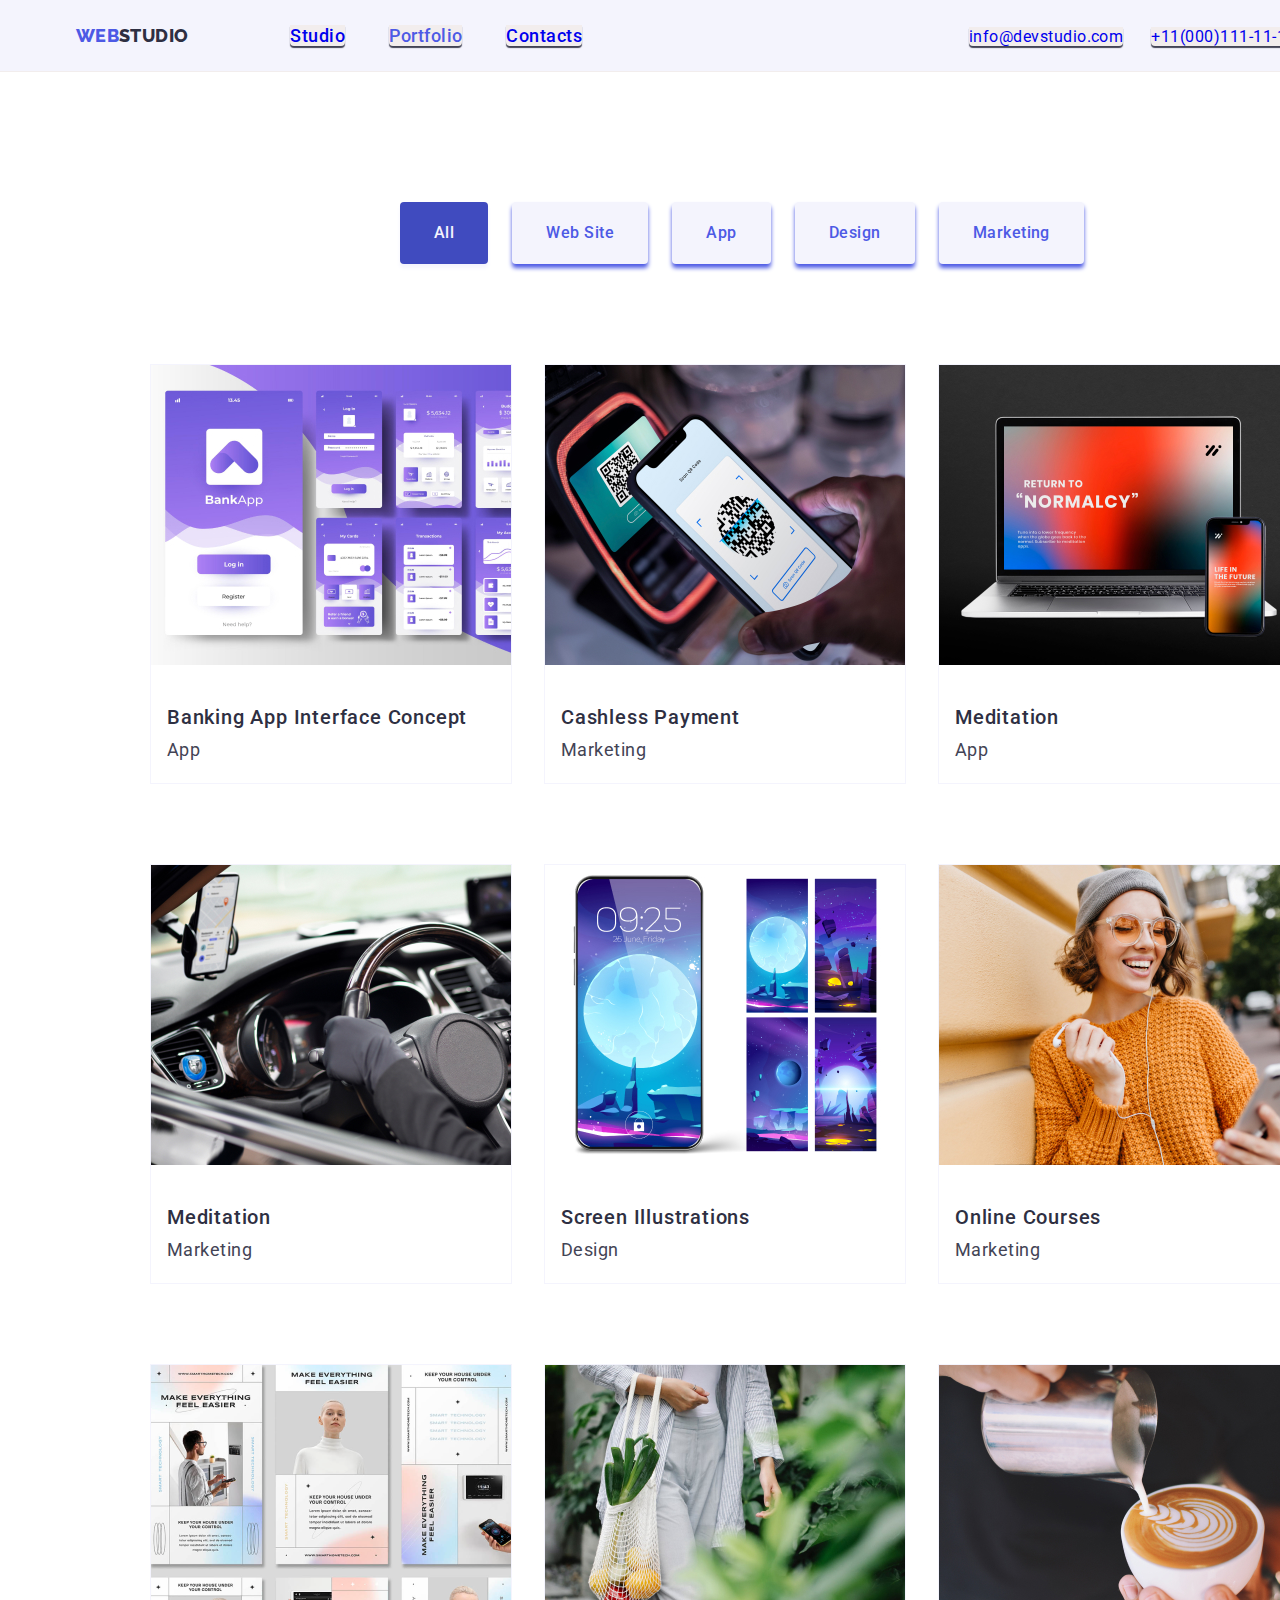
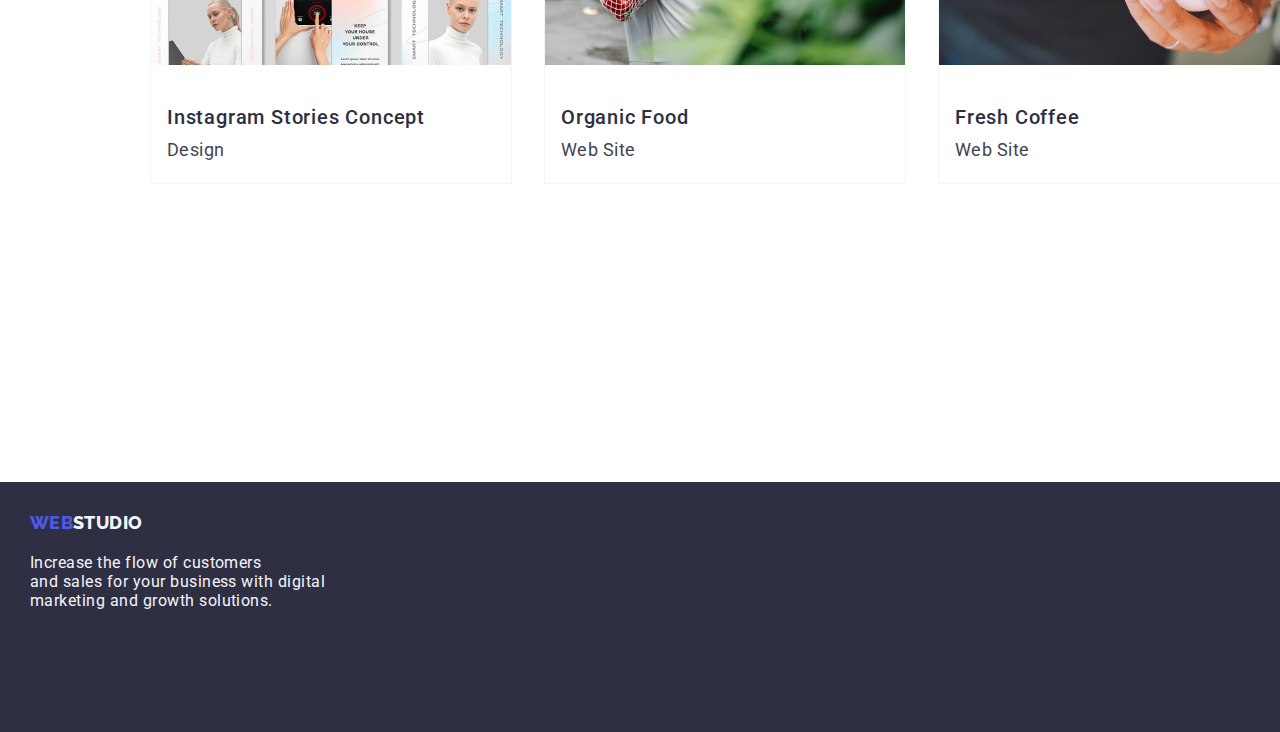
==== portfolio.html @ ec480fc1 "1" ====
<!DOCTYPE html>
<html lang="en">
  <head>
    <meta charset="UTF-8" />
    <meta name="viewport" content="width=device-width, initial-scale=1.0" />
    <title>Portfolio</title>
    <link rel="stylesheet" href="./CSS/styles.css" />
    <link rel="preconnect" href="https://fonts.googleapis.com" />
    <link rel="preconnect" href="https://fonts.gstatic.com" crossorigin />
    <link
  href="https://fonts.googleapis.com/css2?family=Raleway:wght@700&family=Roboto:wght@400;500;700;900&display=swap"
  rel="stylesheet"
/>
    <link
  href="https://fonts.googleapis.com/css2?family=Raleway:wght@700&family=Roboto:wght@400;500;700;900&display=swap"
  rel="stylesheet"
/>
    <link
  href="https://fonts.googleapis.com/css2?family=Raleway:wght@700&family=Roboto:wght@400;500;700;900&display=swap"
  rel="stylesheet"
/>
  </head>
  <body>
    <section class="section">
    <header class="page-header">
        <div class="container menu">
      <!--nav-->
      <nav class="navigation">
        <a href="./index.html" class="logo-link"
          ><span class="logo">WEB</span><span class="studio">STUDIO</span></a
        >
        <ul class="nav-menu list">
          <li class="item">
            <a href="index.html" class="page link">Studio</a>
          </li>
          <li class="item">
            <a href="portfolio.html" class="page current link">Portfolio</a>
          </li>
          <li class="item">
            <a href="#" class="page link">Contacts</a>
          </li>
        </ul>
      </nav>
      <ul class="contacts-menu list">
        <li class="item">
          <a href="mailto:info@devstudiocom" class="contact link">info@devstudio.com</a>
        </li>
        <li class="item">
          <a href="tel:+110001111111" class="contact link">+11(000)111-11-11</a>
        </li>
      </ul>
    </header>
    </section>
    <!--Main Section-->
        <main>
      <section class="section">
        <div class="container">
          <ul class="filters list">
            <!--buttons-->
            <li class="space">
              <button type="button" class="button filter current">All</button>
            </li>
            <li class="space">
              <button type="button" class="button filter">Web Site</button>
            </li>
            <li class="space">
              <button type="button" class="button filter">App</button>
            </li>
            <li class="space">
              <button type="button" class="button filter">Design</button>
            </li>
            <li class="space">
              <button type="button" class="button filter">Marketing</button>
            </li>
          </ul>
          <ul class="projects list">
            <li class="project-card">
              <a href="#" class="project link">
                <img
                  src="./images/portfolio-img-bank.jpg"
                  alt="Banking App Interface"
                  width="360"
                  height="300"
                  class="image"
                />
                <div class="substrate">
                <h3 class="name">Banking App Interface Concept</h3>
                <p class="type">App</p>
                </div>
              </a>
            </li>
            <li class="project-card">
              <a href="#" class="project link">
                <img
                  src="./images/img-portfolio-cash.jpg"
                  alt="Cashless Payment"
                  width="360"
                  height="300"
                  class="image"
                />
                <div class="substrate">
                <h3 class="name">Cashless Payment</h3>
                <p class="type">Marketing</p>
                </div>
              </a>
            </li>
            <li class="project-card">
              <a href="#" class="project link">
                <img
                  src="./images/img-portfolio-meditation.jpg"
                  alt="Meditation App"
                  width="360"
                  height="300"
                  class="image"
                />
                <div class="substrate">
                <h3 class="name">Meditation</h3>
                <p class="type">App</p>
                </div>
              </a>
            </li>
            <li class="project-card">
              <a href="#" class="project link">
                <img
                  src="./images/img-porfolio-taxi.jpg"
                  alt="Taxi Services"
                  width="360"
                  height="300"
                  class="image"
                />
                <div class="substrate">
                <h3 class="name">Meditation</h3>
                <p class="type">Marketing</p>
                </div>
              </a>
            </li>
            <li class="project-card">
              <a href="#" class="project link">
                <img
                  src="./images/img-portfolio-screen.jpg"
                  alt="Screen Illustrations"
                  width="360"
                  height="300"
                  class="image"
                />
                <div class="substrate">
                <h3 class="name">Screen Illustrations</h3>
                <p class="type">Design</p>
                </div>
              </a>
            </li>
            <li class="project-card">
              <a href="#" class="project link">
                <img
                  src="./images/img-portfolio-courses.jpg"
                  alt="Online Courses"
                  width="360"
                  height="300"
                  class="image"
                />
                <div class="substrate">
                <h3 class="name">Online Courses</h3>
                <p class="type">Marketing</p>
                </div>
              </a>
            </li>
            <li class="project-card">
              <a href="#" class="project link">
                <img
                  src="./images/img-portfolio-ig-stories.png"
                  alt="Instagram Stories Concept"
                  width="360"
                  height="300"
                  class="image"
                />
                <div class="substrate">
                <h3 class="name">Instagram Stories Concept</h3>
                <p class="type">Design</p>
                </div>
              </a>
            </li>
            <li class="project-card">
              <a href="#" class="project link">
                <img
                  src="./images/img-portfolio-organic.jpg"
                  alt="Organic Food"
                  width="360"
                  height="300"
                  class="image"
                />
                <div class="substrate">
                <h3 class="name">Organic Food</h3>
                <p class="type">Web Site</p>
                </div>
              </a>
            </li>
            <li class="project-card">
              <a href="#" class="project link">
                <img
                  src="./images/img-portfolio-coffee.jpg"
                  alt="Fresh Coffee"
                  width="360"
                  height="300"
                  class="image"
                />
                <div class="substrate">
                <h3 class="name">Fresh Coffee</h3>
                <p class="type">Web Site</p>
                </div>
              </a>
            </li>
          </ul>
        </div>
      </section>
      <!--section-->
    </main>
    <!--footer-->
    <footer class="page-footer bg-footer">
      <div class="container">
        <a href="./index.html" class="logo-link footer">
          <span class="logo">WEB</span><span class="studio-footer">STUDIO</span>
        </a>
        <p class="footer-description description">
          Increase the flow of customers<br />
          and sales for your business with digital<br />
          marketing and growth solutions.
        </p>
      </div>
    </footer>
  </body>
</html>
---- CSS/styles.css ----
:root {
    --iriscolor: #4d5ae5;
    --navyblue: #2E2F42;
    --navcolor: black;
    --oceancolor: #404bbf;
    --whitecolor: white;
    --slatecolor: #434455;
    --ashwhite: rgb(242, 237, 237);
    --cloud: #f4f4fd;
}

/*CSS RESET*/
* p,
h1,
h2,
h3,
h4,
h5,
h6 {
    margin: 0;
}

ul,
ol {
    margin: 0;
    padding: 0;
}

img {
    display: block;
    max-width: 100%;
    height: auto;
}

* {
    margin: 0;
    padding: 0;
    box-sizing: border-box
}


/*END OF CSS RESET*/
body {
    font-family: "Roboto", sans-serif;
    letter-spacing: 0.03em;
    color: var(--slatecolor);
    font-size: 16px;
}

.page-header {
    background-color: var(--cloud);
    height: 72px;
    width: 1440px;
    display: inline-flex;
    align-items: center;
    margin: auto;
    border-bottom: .05px solid var(--ashwhite);
}
.container .menu {
    margin: auto;
}
.logo-link {
    text-decoration: none;
    font-family: 'Raleway', sans-serif;
    font-size: 18px;
    line-height: 1.17;
    font-weight: 800;
    letter-spacing: 0.02em;
}

.logo {
    color: var(--iriscolor);
}

.studio {
    color: var(--navyblue);
}

.nav-menu {
    display: inline-flex;
    align-items: flex-start;
    justify-content: space-between;
    font-size: 18px;
    font-weight: 500;
    gap: 40px;
    margin-left: 100px;
    margin-right: 302px; 
    text-decoration: none;
   
}
.navigation {
    margin: 76px;
    display: inline-flex;
    align-items: center;
    font-size: 18px;
    text-decoration: none;
    
}
.contacts-menu {
    display: inline-flex;
    align-items: flex-end;
    justify-content: flex-end;
    gap: 24px;
    text-decoration: none;
       
}
.page {
    text-decoration: none;
}
.contact {
    text-decoration: none;
}
    
.list{
    list-style-type: none;
    
}
.nav-menu .page:hover,
.nav-menu .page:focus,
.nav-menu .page.current,
.contacts-menu .contact:hover,
.contacts-menu .contact .link:focus {
    color: var(--iriscolor);
}
.bg-hero {
    background: var(--navyblue);
    text-align: center;
    height: 600px;
    width: 1440px;
    margin: auto;
}
.hero-title {
    color: var(--whitecolor);
    font-family: 'Roboto', sans-serif;
    font-size: 56px;
    line-height: 60px;
    font-weight: 700;
    padding-top: 150px;
    padding-bottom: 50px;
    letter-spacing: 1.12px;
}
.button {
    cursor: pointer;
    border-color: transparent;
    letter-spacing: 0.03em;
    font-weight: 500px;
    font-size: 16px;
    line-height: 1.5px;
    font-family: inherit;
    display: center;
    padding: 16px 32px;
    gap: 10px;
    border-radius: 4px;
    box-shadow: 0px 4px 4px 0px
}

.button.primary {
    background-color: var(--iriscolor);
    color: var(--whitecolor);
    font-size: 16px;
    line-height: 1.87;
    letter-spacing: 0.05em;
    font-weight: 500;
    letter-spacing: 0.05em;
    gap: 10px;
    position: relative;
    color: var(--whitecolor);
    text-align: center;
    border-radius: 4px;
}

.button.primary:hover,
.button.primary:focus {
    background-color: var(--oceancolor);
}

.button.filter {
    background-color: var(--cloud);
    color: var(--iriscolor);
    font-weight: 500;
    line-height: 1.62;
}

.button.filter:hover,
.button.filter:focus,
.button.filter.current {
    background-color: var(--oceancolor);
    color: var(--cloud);
}
.filters {
    display: flex;
    align-items: center;
    gap: 24px;
    padding-top: 130px;
    padding-left: 400px;
    padding-bottom: 100px;
}

.benefits {
    display: inline-flex;
    width: 280p;
    flex-direction: row;
    gap: 24px;
    padding-top: 100px;
    padding-left: 150px;
    padding-bottom: 50px;
}

.benefits .description {
    color: var(--slatecolor);
    line-height: 1.71;
    font-size: 16px;
    font-weight: 400;
}

.benefits .title {
    font-size: 20px;
    font-weight: 500;
    color: var(--navyblue);
}

.description.title {
    font-size: 14px;
    line-height: 1.17;
    color: var(--slatecolor);
}

.section-title {
    text-align: center;
    color: var(--navyblue);
    font-size: 36px;
    font-weight: 700;
    line-height: 1.5px;
    padding-top: 100px;
    padding-left: 200px;
    padding-right: 200px;
}

.what-we-do {
    display: inline-flex;
    flex-direction: row;
    width: 280p;
    gap: 24px;
    padding-top: 100px;
    padding-left: 140px;
    padding-bottom: 120px;
}

.team {
    display: inline-flex;
    gap: 24px;
    padding-top: 100px;
    padding-left: 120px;
}

.team .name {
    font-weight: 500;
    font-size: 20px;
    letter-spacing: 0.02em;
    color: var(--navyblue);
    text-align: center;
    margin: 20px;
}

.team .position {
    font-weight: 400;
    font-size: 16px;
    color: var(--slatecolor);
    text-align: center;
    margin: 20px;
    margin-bottom: 60px;
}

.item {
    background-color: var(--ashwhite);
    margin: 2px;
    border-radius: 0px 0px 4px 4px;
    box-shadow: 0px 2px 1px 0px;
}

.section.bg-team {
    background-color: var(--cloud);
    width: 1440px;
    height: 732px;
    flex-shrink: 0;
    margin: auto;
}

.page-footer.bg-footer {
    background-color: var(--navyblue);
    width: 1440px;
    padding: 30px;
    flex-shrink: 0;
    height: 250px;
    margin: auto;
}
.logo-link .footer {
    padding-top: 20px;
    padding-left: 60px;
}

.studio-footer {
    color: var(--cloud);
}

.footer-description {
    color: var(--cloud);
    padding-top: 20px;
}
.project {
    text-decoration: none;
}
.project-card {
    border: 1px solid var(--cloud);
    height: 420px;
    margin-bottom: 48px;
}

.projects {
    display: flex;
    gap: 32px;
    flex-direction: row;
    flex-wrap: wrap;
    padding-left: 150px;
    padding-bottom: 250px;
}
.container {
    width: 1440px;    
}
.section {
    width: 1440px;
    margin: auto;
}

.project .name {
    color: var(--navyblue);
    font-weight: 500;
    font-size: 20px;
    line-height: 2;
    letter-spacing: 0.04em;
    padding: 0px 16px;

    
}
.project .type {
    color: var(--slatecolor);
    font-weight: 400;
    font-size: 18px;
    line-height: 1.47;
    padding: 0px 16px;
}
.substrate {
    padding-top: 32px;
    margin-bottom: 32px;
}
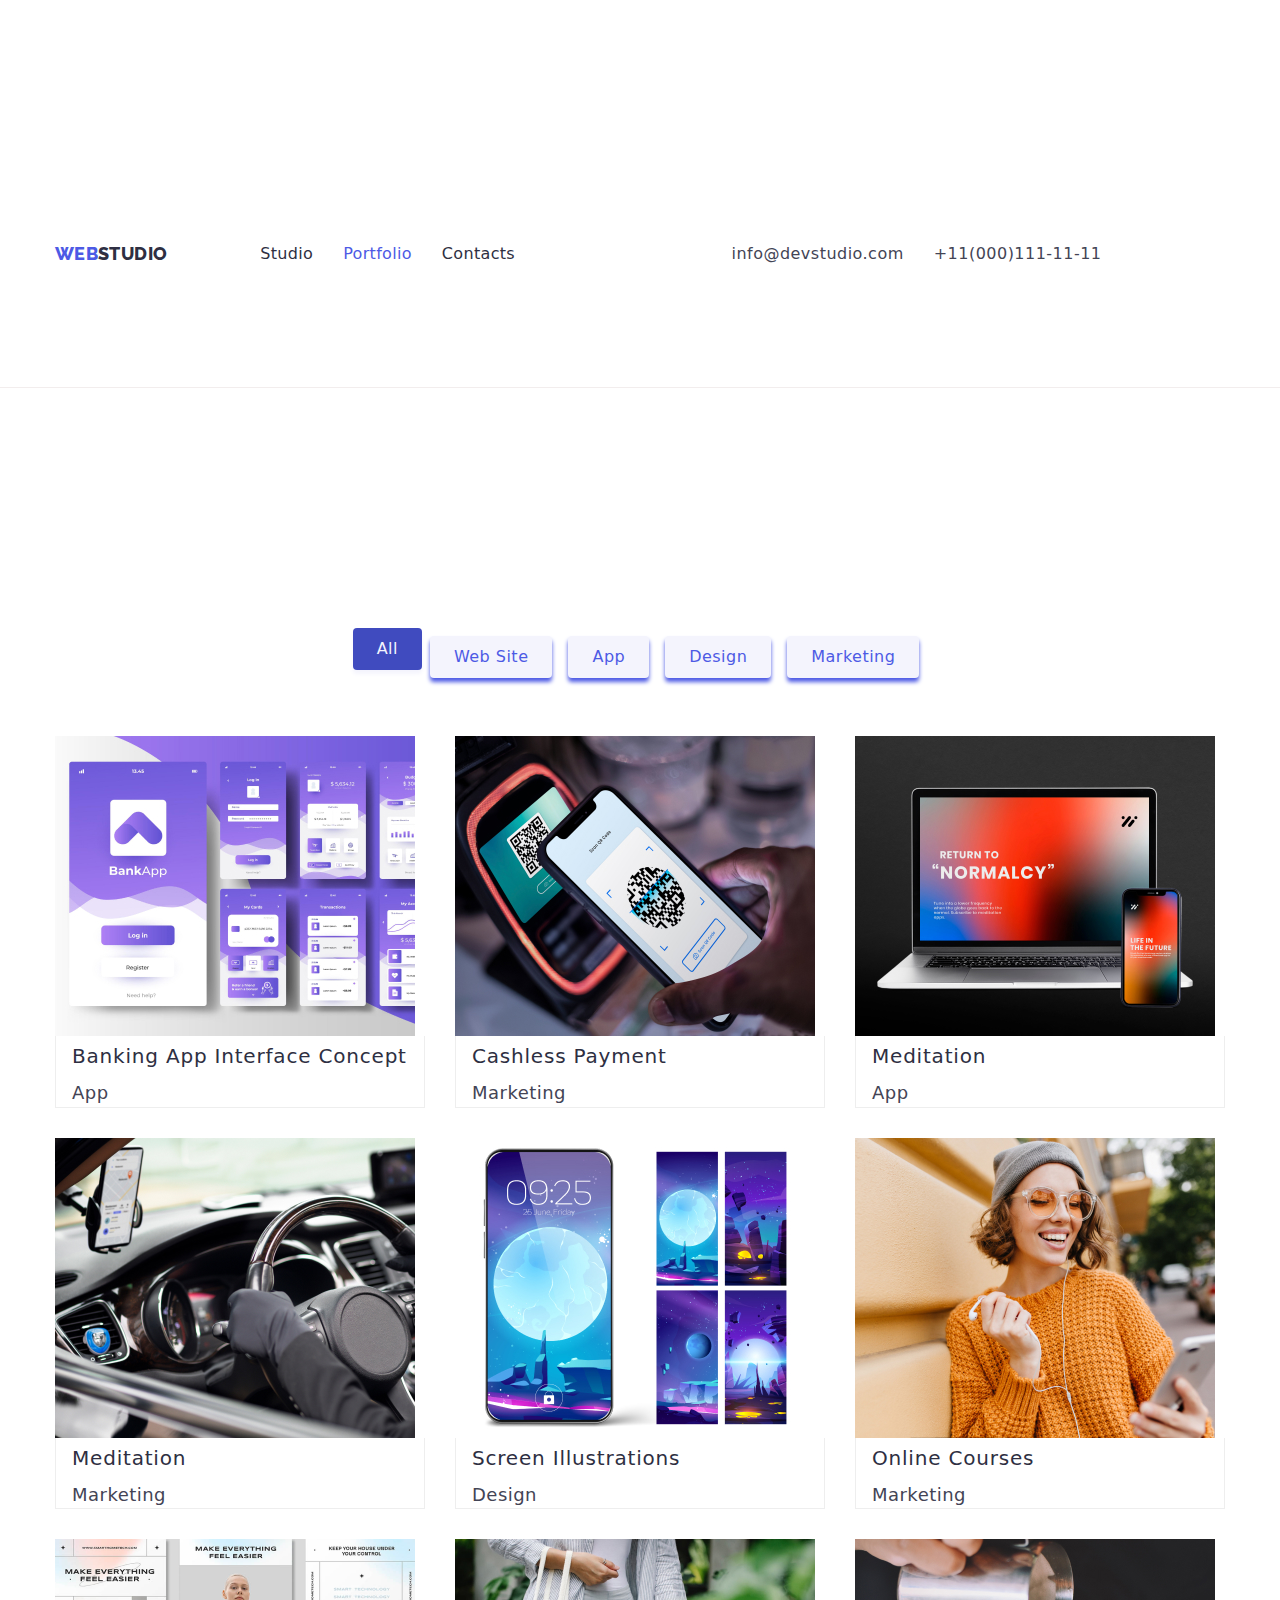
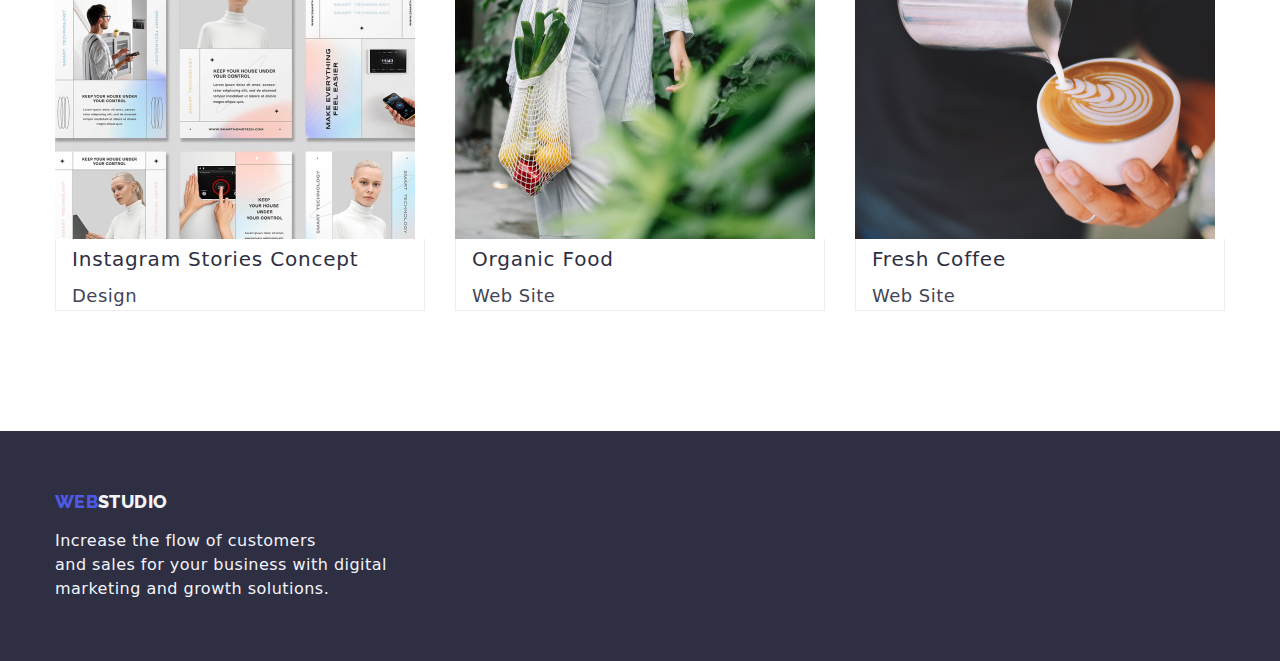
==== commit 4dceb1e9: "132" ====
--- a/portfolio.html
+++ b/portfolio.html
@@ -19,6 +19,10 @@
   href="https://fonts.googleapis.com/css2?family=Raleway:wght@700&family=Roboto:wght@400;500;700;900&display=swap"
   rel="stylesheet"
 />
+    <link
+      rel="stylesheet"
+      href="https://cdnjs.cloudflare.com/ajax/libs/modern-normalize/2.0.0/modern-normalize.min.css"
+    />
   </head>
   <body>
     <section class="section">
--- a/CSS/styles.css
+++ b/CSS/styles.css
@@ -10,7 +10,7 @@
 }
 
 /*CSS RESET*/
-* p,
+p,
 h1,
 h2,
 h3,
@@ -19,9 +19,11 @@
 h6 {
     margin: 0;
 }
-
-ul,
-ol {
+html{
+    box-sizing: border-box;
+}
+.list {
+    list-style: none;
     margin: 0;
     padding: 0;
 }
@@ -31,13 +33,15 @@
     max-width: 100%;
     height: auto;
 }
-
-* {
-    margin: 0;
-    padding: 0;
-    box-sizing: border-box
-}
-
+*,
+*::after,
+*::before {
+    box-sizing: inherit;
+}
+.link {
+    text-decoration: none;
+    color: inherit;
+}
 
 /*END OF CSS RESET*/
 body {
@@ -45,16 +49,11 @@
     letter-spacing: 0.03em;
     color: var(--slatecolor);
     font-size: 16px;
+    background-color: ver(--whitecolor);
 }
 
 .page-header {
-    background-color: var(--cloud);
-    height: 72px;
-    width: 1440px;
-    display: inline-flex;
-    align-items: center;
-    margin: auto;
-    border-bottom: .05px solid var(--ashwhite);
+    border-bottom: .1px solid var(--ashwhite);
 }
 .container .menu {
     margin: auto;
@@ -76,45 +75,25 @@
     color: var(--navyblue);
 }
 
+.nav-menu .page {
+    color: var(--navyblue);
+    font-size: 16px;
+    text-decoration: none;
+    font-weight: 500;
+    line-height: 1.15;
+    letter-spacing: 0.02em;
+    display: block;
+    padding-top: 32px;
+    padding-bottom: 31px;
+}
 .nav-menu {
-    display: inline-flex;
-    align-items: flex-start;
-    justify-content: space-between;
-    font-size: 18px;
-    font-weight: 500;
-    gap: 40px;
-    margin-left: 100px;
-    margin-right: 302px; 
-    text-decoration: none;
-   
-}
-.navigation {
-    margin: 76px;
-    display: inline-flex;
-    align-items: center;
-    font-size: 18px;
-    text-decoration: none;
-    
+    margin: 93px;
+    gap: 30px;
 }
 .contacts-menu {
-    display: inline-flex;
-    align-items: flex-end;
-    justify-content: flex-end;
-    gap: 24px;
-    text-decoration: none;
-       
-}
-.page {
-    text-decoration: none;
-}
-.contact {
-    text-decoration: none;
-}
-    
-.list{
-    list-style-type: none;
-    
-}
+    gap: 30px;
+    margin: auto;
+} 
 .nav-menu .page:hover,
 .nav-menu .page:focus,
 .nav-menu .page.current,
@@ -122,34 +101,31 @@
 .contacts-menu .contact .link:focus {
     color: var(--iriscolor);
 }
+.contacts-menu .contact {
+    font-weight: 400;
+}
 .bg-hero {
     background: var(--navyblue);
+}
+.hero {
+    padding: 200px 0px;
     text-align: center;
-    height: 600px;
-    width: 1440px;
-    margin: auto;
 }
 .hero-title {
     color: var(--whitecolor);
     font-family: 'Roboto', sans-serif;
     font-size: 56px;
-    line-height: 60px;
+    line-height: 1.07;
     font-weight: 700;
-    padding-top: 150px;
-    padding-bottom: 50px;
-    letter-spacing: 1.12px;
+    letter-spacing: 0.06em;
+    margin-bottom: 30px;
 }
 .button {
     cursor: pointer;
     border-color: transparent;
     letter-spacing: 0.03em;
-    font-weight: 500px;
-    font-size: 16px;
-    line-height: 1.5px;
+    font-size: 16px;
     font-family: inherit;
-    display: center;
-    padding: 16px 32px;
-    gap: 10px;
     border-radius: 4px;
     box-shadow: 0px 4px 4px 0px
 }
@@ -162,16 +138,15 @@
     letter-spacing: 0.05em;
     font-weight: 500;
     letter-spacing: 0.05em;
-    gap: 10px;
-    position: relative;
     color: var(--whitecolor);
-    text-align: center;
-    border-radius: 4px;
+    box-shadow: 0px 4px 4px rgba(0,0,0,0.15);
 }
 
 .button.primary:hover,
 .button.primary:focus {
     background-color: var(--oceancolor);
+    box-shadow: 0px 3px 1px rgba(0, 0, 0, 0.1) 0px 1px 2px rgba(0, 0, 0, 0.8),
+        0px 2px 2px rgba(0,0,0,0.12);
 }
 
 .button.filter {
@@ -179,6 +154,7 @@
     color: var(--iriscolor);
     font-weight: 500;
     line-height: 1.62;
+    padding: 6px 22px;
 }
 
 .button.filter:hover,
@@ -186,26 +162,30 @@
 .button.filter.current {
     background-color: var(--oceancolor);
     color: var(--cloud);
+    box-shadow: 0px 3px 1px rgba(0, 0, 0, 0.1) 0px 1px 2px rgba(0, 0, 0, 0.8),
+            0px 2px 2px rgba(0, 0, 0, 0.12);
 }
 .filters {
     display: flex;
-    align-items: center;
-    gap: 24px;
-    padding-top: 130px;
-    padding-left: 400px;
-    padding-bottom: 100px;
+    justify-content: center;
+    margin-bottom: 50px;  
+}
+.filters .space +.space {
+    margin: 8px;
 }
 
 .benefits {
-    display: inline-flex;
-    width: 280p;
-    flex-direction: row;
-    gap: 24px;
-    padding-top: 100px;
-    padding-left: 150px;
-    padding-bottom: 50px;
-}
-
+    display: flex;
+    flex-wrap: wrap;
+    margin-left: -30px;
+    margin-top: -30px;
+}
+.benefits .item {
+    flex-basis: calc(100% / 4 -30px);
+    margin-left: 30px;
+    margin-top: 30px;
+
+}
 .benefits .description {
     color: var(--slatecolor);
     line-height: 1.71;
@@ -217,12 +197,8 @@
     font-size: 20px;
     font-weight: 500;
     color: var(--navyblue);
-}
-
-.description.title {
-    font-size: 14px;
-    line-height: 1.17;
-    color: var(--slatecolor);
+    line-height: 1.14;
+    margin-bottom: 10px;
 }
 
 .section-title {
@@ -231,72 +207,69 @@
     font-size: 36px;
     font-weight: 700;
     line-height: 1.5px;
-    padding-top: 100px;
-    padding-left: 200px;
-    padding-right: 200px;
+    margin-bottom: 50px;
+
 }
 
 .what-we-do {
-    display: inline-flex;
-    flex-direction: row;
-    width: 280p;
-    gap: 24px;
-    padding-top: 100px;
-    padding-left: 140px;
-    padding-bottom: 120px;
+    display: flex;
+    flex-wrap: wrap;
+    margin-left: -30px;
+    margin-top: -30px;
+}
+.what-we-do {
+    flex-basis: calc(100% / 3 - 30px);
+    margin-left: 30px;
+    margin-bottom: 30px;
 }
 
 .team {
-    display: inline-flex;
-    gap: 24px;
-    padding-top: 100px;
-    padding-left: 120px;
-}
-
+    display: flex;
+    flex-wrap: wrap;
+    margin-left: -30px;
+    margin-bottom: -30px;
+}
+.team .item {
+    flex-basis: calc(100% / 4 - 30px);
+    margin-left: 30px;
+    margin-bottom: 30px;
+    padding-bottom: 30px;
+    background-color: var(--whitecolor);
+    border-radius: 0px 0px 4px 4px;
+    box-shadow: 0px 3px 1px rgba(0, 0, 0, 0.1) 0px 1px 2px rgba(0, 0, 0, 0.8),
+            0px 2px 2px rgba(0, 0, 0, 0.12);
+}
+.team .name,
+.team .position {
+    list-style: 1.19;
+    text-align: center;
+}
 .team .name {
     font-weight: 500;
     font-size: 20px;
     letter-spacing: 0.02em;
     color: var(--navyblue);
-    text-align: center;
-    margin: 20px;
+    padding-top: 30px;
+    padding-bottom: 10px;
 }
 
 .team .position {
     font-weight: 400;
     font-size: 16px;
     color: var(--slatecolor);
-    text-align: center;
-    margin: 20px;
-    margin-bottom: 60px;
-}
-
-.item {
-    background-color: var(--ashwhite);
-    margin: 2px;
-    border-radius: 0px 0px 4px 4px;
-    box-shadow: 0px 2px 1px 0px;
-}
-
-.section.bg-team {
+}
+
+.bg-team {
     background-color: var(--cloud);
-    width: 1440px;
-    height: 732px;
-    flex-shrink: 0;
-    margin: auto;
-}
-
+}
+.page-footer {
+    padding: 60px 0;
+}
 .page-footer.bg-footer {
     background-color: var(--navyblue);
-    width: 1440px;
-    padding: 30px;
-    flex-shrink: 0;
-    height: 250px;
-    margin: auto;
 }
 .logo-link .footer {
-    padding-top: 20px;
-    padding-left: 60px;
+    margin-bottom: 20px;
 }
 
 .studio-footer {
@@ -305,42 +278,51 @@
 
 .footer-description {
     color: var(--cloud);
-    padding-top: 20px;
-}
-.project {
-    text-decoration: none;
+    padding-top: 17px;
+    font-size: 16px;
+    font-weight: 400;
+    line-height: 1.5;
 }
 .project-card {
-    border: 1px solid var(--cloud);
-    height: 420px;
-    margin-bottom: 48px;
+    flex-basis: calc(100% / 3 - 30px);
+    margin-left: 30px;
+    margin-top: 30px;
+
 }
 
 .projects {
     display: flex;
-    gap: 32px;
-    flex-direction: row;
     flex-wrap: wrap;
-    padding-left: 150px;
-    padding-bottom: 250px;
+    margin-top: -30px;
+    margin-left: -30px;
 }
 .container {
-    width: 1440px;    
+    width: 1200px; 
+    padding: 0 15px;   
+    margin: 0  auto;
+}
+.menu,
+.navigation,
+.nav-menu,
+.contacts-menu {
+    display: flex;
+    align-items: center;
 }
 .section {
-    width: 1440px;
-    margin: auto;
+    padding: 120px 0;
+}
+.section.no-top-padding {
+    padding-top: 0;
 }
 
 .project .name {
     color: var(--navyblue);
+    margin-bottom: 4px;
     font-weight: 500;
     font-size: 20px;
     line-height: 2;
     letter-spacing: 0.04em;
-    padding: 0px 16px;
-
-    
+    padding: 0px 16px; 
 }
 .project .type {
     color: var(--slatecolor);
@@ -350,7 +332,8 @@
     padding: 0px 16px;
 }
 .substrate {
-    padding-top: 32px;
-    margin-bottom: 32px;
-}
-   +    padding-top: 20px 24px;
+    background-color: var(--whitecolor);
+    border: 1px solid #eeeeee;
+    border-top: 0;
+}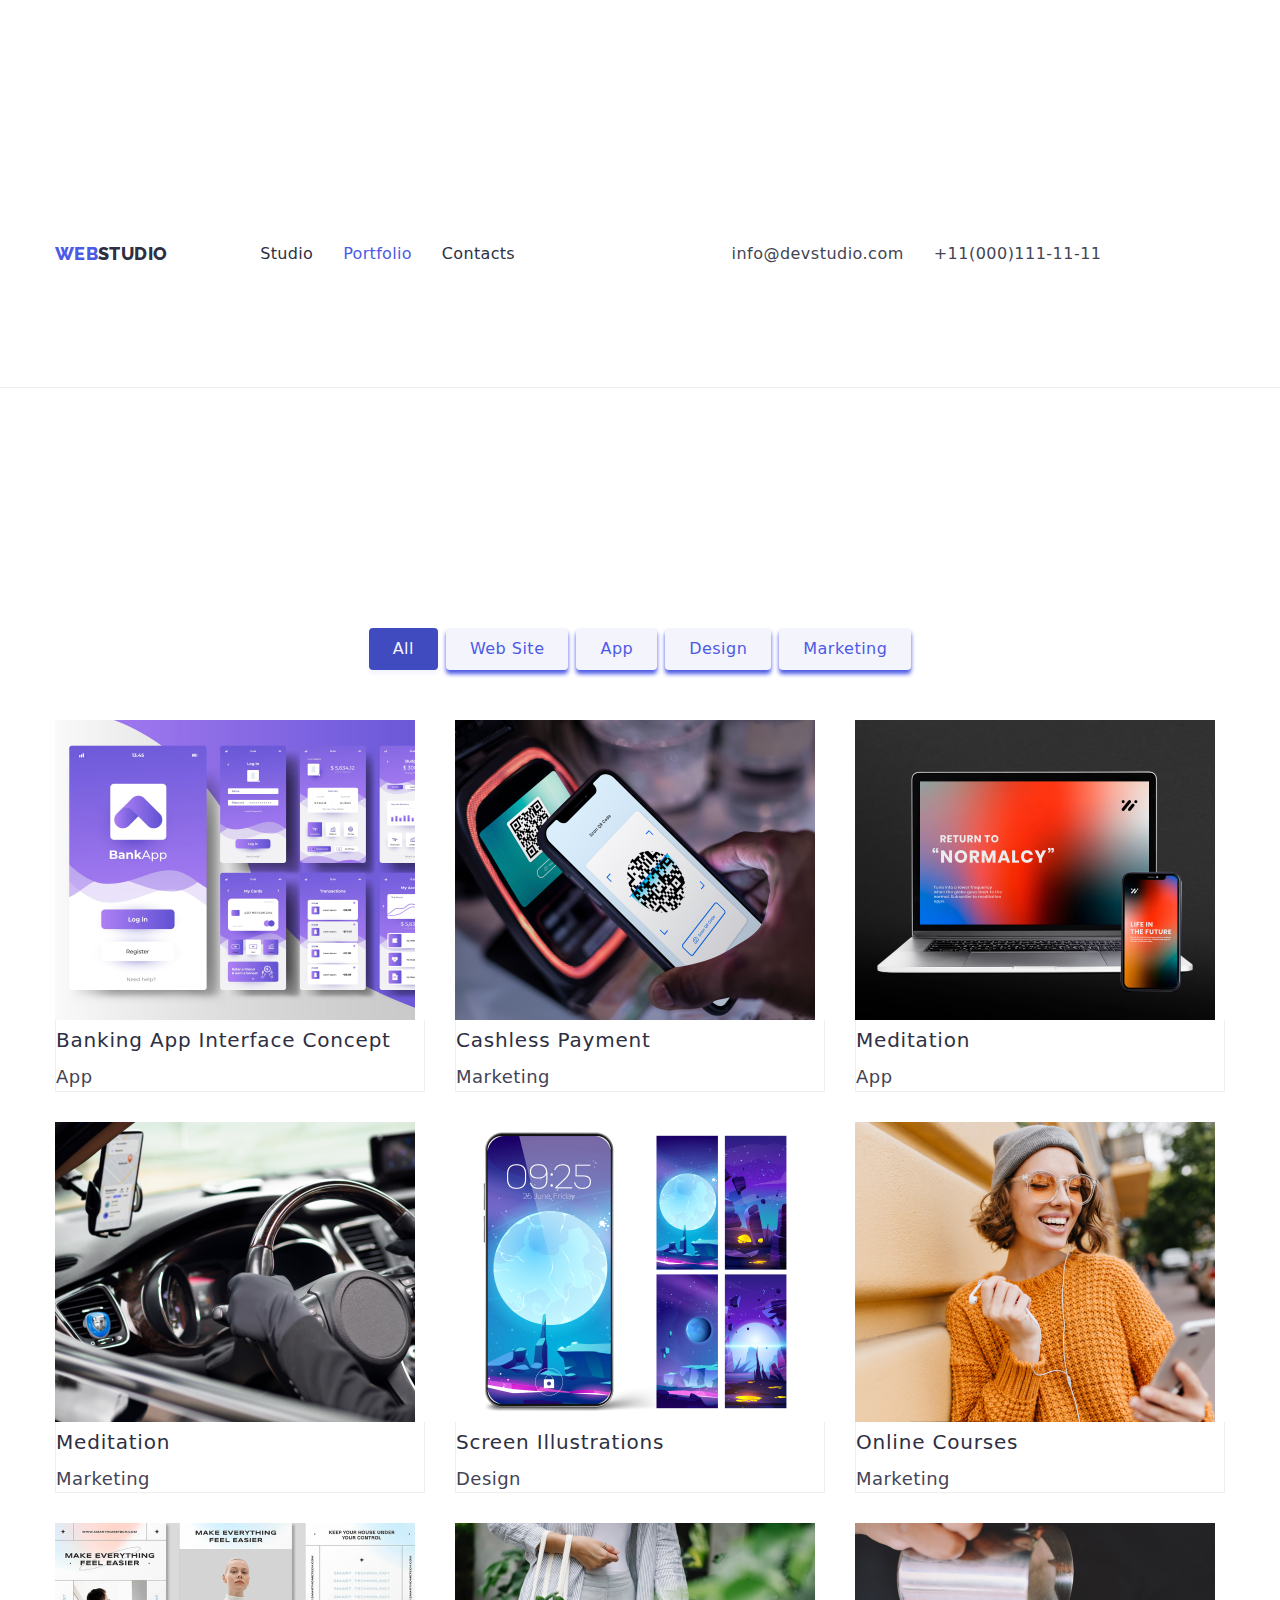
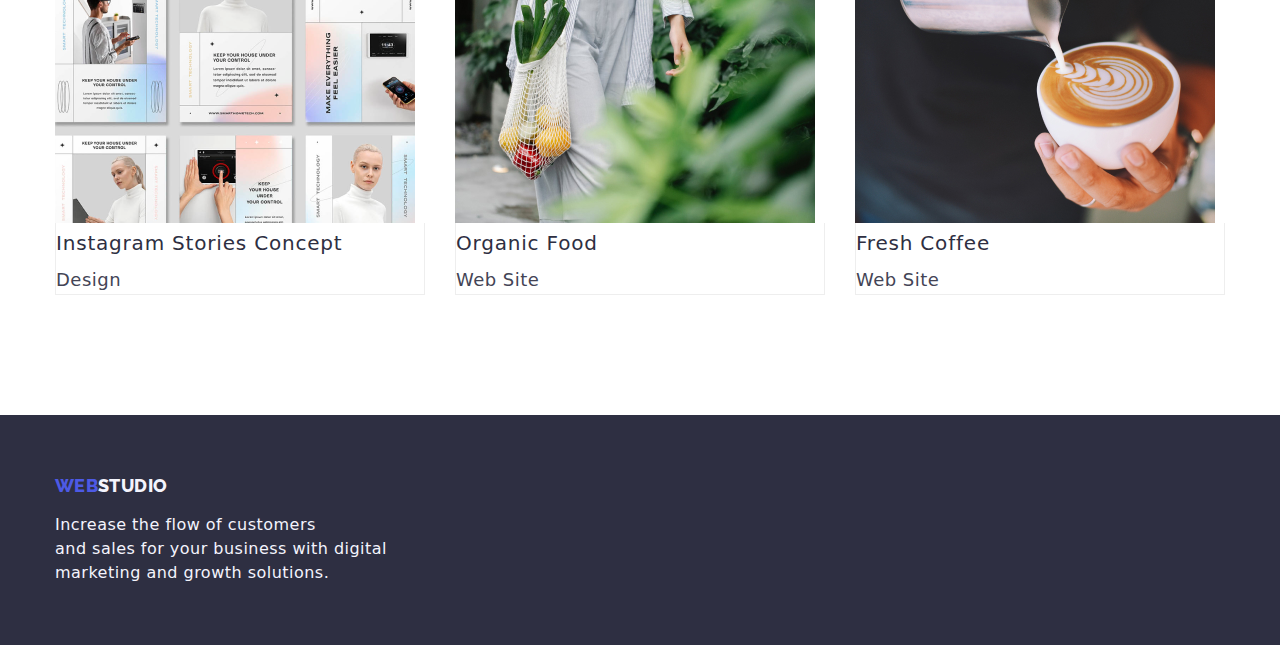
==== commit db01ea77: "12" ====
--- a/portfolio.html
+++ b/portfolio.html
@@ -224,7 +224,7 @@
         <a href="./index.html" class="logo-link footer">
           <span class="logo">WEB</span><span class="studio-footer">STUDIO</span>
         </a>
-        <p class="footer-description description">
+        <p class="footer-description">
           Increase the flow of customers<br />
           and sales for your business with digital<br />
           marketing and growth solutions.
--- a/CSS/styles.css
+++ b/CSS/styles.css
@@ -170,11 +170,11 @@
     justify-content: center;
     margin-bottom: 50px;  
 }
-.filters .space +.space {
-    margin: 8px;
-}
-
-.benefits {
+.filters .space + .space {
+    margin-left: 8px;
+}
+
+.benefits { 
     display: flex;
     flex-wrap: wrap;
     margin-left: -30px;
@@ -217,7 +217,7 @@
     margin-left: -30px;
     margin-top: -30px;
 }
-.what-we-do {
+.what-we-do .item {
     flex-basis: calc(100% / 3 - 30px);
     margin-left: 30px;
     margin-bottom: 30px;
@@ -241,13 +241,13 @@
 }
 .team .name,
 .team .position {
-    list-style: 1.19;
-    text-align: center;
-}
+   line-height: 1.19;
+   text-align: center;
+}
+
 .team .name {
     font-weight: 500;
     font-size: 20px;
-    letter-spacing: 0.02em;
     color: var(--navyblue);
     padding-top: 30px;
     padding-bottom: 10px;
@@ -287,7 +287,6 @@
     flex-basis: calc(100% / 3 - 30px);
     margin-left: 30px;
     margin-top: 30px;
-
 }
 
 .projects {
@@ -321,15 +320,13 @@
     font-weight: 500;
     font-size: 20px;
     line-height: 2;
-    letter-spacing: 0.04em;
-    padding: 0px 16px; 
+    letter-spacing: 0.04em; 
 }
 .project .type {
     color: var(--slatecolor);
     font-weight: 400;
     font-size: 18px;
     line-height: 1.47;
-    padding: 0px 16px;
 }
 .substrate {
     padding-top: 20px 24px;
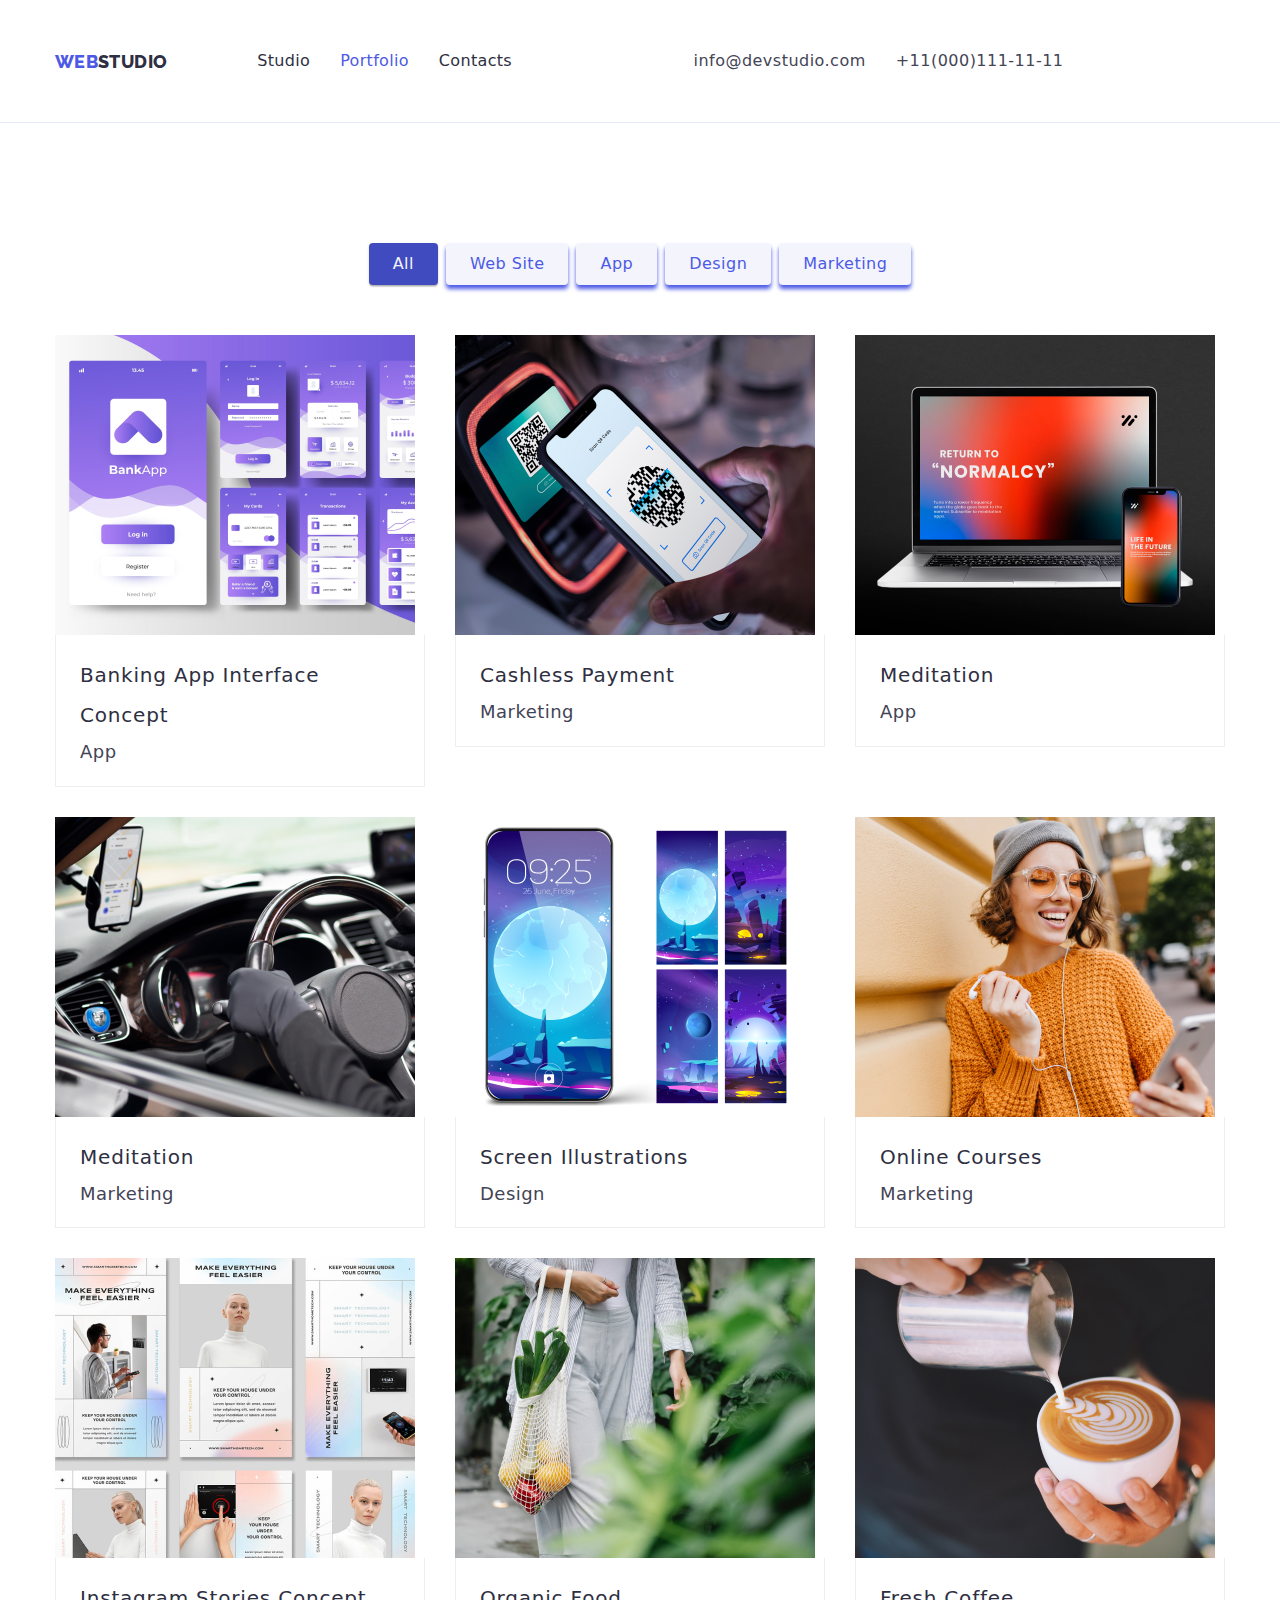
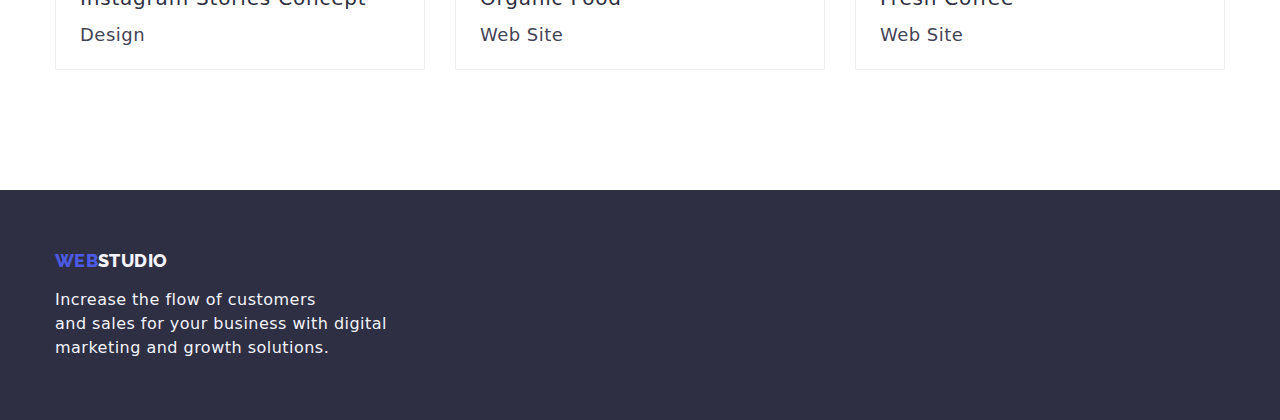
==== commit 56372172: "3" ====
--- a/portfolio.html
+++ b/portfolio.html
@@ -8,16 +8,8 @@
     <link rel="preconnect" href="https://fonts.googleapis.com" />
     <link rel="preconnect" href="https://fonts.gstatic.com" crossorigin />
     <link
-  href="https://fonts.googleapis.com/css2?family=Raleway:wght@700&family=Roboto:wght@400;500;700;900&display=swap"
-  rel="stylesheet"
-/>
-    <link
-  href="https://fonts.googleapis.com/css2?family=Raleway:wght@700&family=Roboto:wght@400;500;700;900&display=swap"
-  rel="stylesheet"
-/>
-    <link
-  href="https://fonts.googleapis.com/css2?family=Raleway:wght@700&family=Roboto:wght@400;500;700;900&display=swap"
-  rel="stylesheet"
+      href="https://fonts.googleapis.com/css2?family=Raleway:wght@700&family=Roboto:wght@400;500;700;900&display=swap"
+      rel="stylesheet"
 />
     <link
       rel="stylesheet"
@@ -25,7 +17,6 @@
     />
   </head>
   <body>
-    <section class="section">
     <header class="page-header">
         <div class="container menu">
       <!--nav-->
--- a/CSS/styles.css
+++ b/CSS/styles.css
@@ -7,6 +7,7 @@
     --slatecolor: #434455;
     --ashwhite: rgb(242, 237, 237);
     --cloud: #f4f4fd;
+    --cornflower: #e7e9fc;
 }
 
 /*CSS RESET*/
@@ -53,11 +54,10 @@
 }
 
 .page-header {
-    border-bottom: .1px solid var(--ashwhite);
-}
-.container .menu {
-    margin: auto;
-}
+    border-bottom: .1px solid var(--cornflower);
+}
+.container-menu {}
+
 .logo-link {
     text-decoration: none;
     font-family: 'Raleway', sans-serif;
@@ -74,6 +74,9 @@
 .studio {
     color: var(--navyblue);
 }
+.navigation {
+    gap: 70px;
+}
 
 .nav-menu .page {
     color: var(--navyblue);
@@ -84,10 +87,10 @@
     letter-spacing: 0.02em;
     display: block;
     padding-top: 32px;
-    padding-bottom: 31px;
+    padding-bottom: 32px;
 }
 .nav-menu {
-    margin: 93px;
+    margin: 20px;
     gap: 30px;
 }
 .contacts-menu {
@@ -134,19 +137,18 @@
     background-color: var(--iriscolor);
     color: var(--whitecolor);
     font-size: 16px;
+    font-family: inheret;
     line-height: 1.87;
     letter-spacing: 0.05em;
     font-weight: 500;
-    letter-spacing: 0.05em;
-    color: var(--whitecolor);
     box-shadow: 0px 4px 4px rgba(0,0,0,0.15);
 }
 
 .button.primary:hover,
 .button.primary:focus {
     background-color: var(--oceancolor);
-    box-shadow: 0px 3px 1px rgba(0, 0, 0, 0.1) 0px 1px 2px rgba(0, 0, 0, 0.8),
-        0px 2px 2px rgba(0,0,0,0.12);
+    box-shadow: 0px 1px 3px rgba(0, 0, 0, 0.12), 0px 1px 1px rgba(0, 0, 0, 0.14),
+            0px 2px 1px rgba(0, 0, 0, 0.12);
 }
 
 .button.filter {
@@ -162,8 +164,8 @@
 .button.filter.current {
     background-color: var(--oceancolor);
     color: var(--cloud);
-    box-shadow: 0px 3px 1px rgba(0, 0, 0, 0.1) 0px 1px 2px rgba(0, 0, 0, 0.8),
-            0px 2px 2px rgba(0, 0, 0, 0.12);
+    box-shadow: 0px 1px 3px rgba(0, 0, 0, 0.12), 0px 1px 1px rgba(0, 0, 0, 0.14),
+            0px 2px 1px rgba(0, 0, 0, 0.12);
 }
 .filters {
     display: flex;
@@ -220,24 +222,24 @@
 .what-we-do .item {
     flex-basis: calc(100% / 3 - 30px);
     margin-left: 30px;
-    margin-bottom: 30px;
+    margin-top: 30px;
 }
 
 .team {
     display: flex;
     flex-wrap: wrap;
     margin-left: -30px;
-    margin-bottom: -30px;
+    margin-top: -30px;
 }
 .team .item {
     flex-basis: calc(100% / 4 - 30px);
     margin-left: 30px;
-    margin-bottom: 30px;
+    margin-top: 30px;
     padding-bottom: 30px;
     background-color: var(--whitecolor);
     border-radius: 0px 0px 4px 4px;
-    box-shadow: 0px 3px 1px rgba(0, 0, 0, 0.1) 0px 1px 2px rgba(0, 0, 0, 0.8),
-            0px 2px 2px rgba(0, 0, 0, 0.12);
+    box-shadow: 0px 1px 3px rgba(0, 0, 0, 0.12), 0px 1px 1px rgba(0, 0, 0, 0.14),
+            0px 2px 1px rgba(0, 0, 0, 0.12);
 }
 .team .name,
 .team .position {
@@ -329,7 +331,7 @@
     line-height: 1.47;
 }
 .substrate {
-    padding-top: 20px 24px;
+    padding: 20px 24px;
     background-color: var(--whitecolor);
     border: 1px solid #eeeeee;
     border-top: 0;
